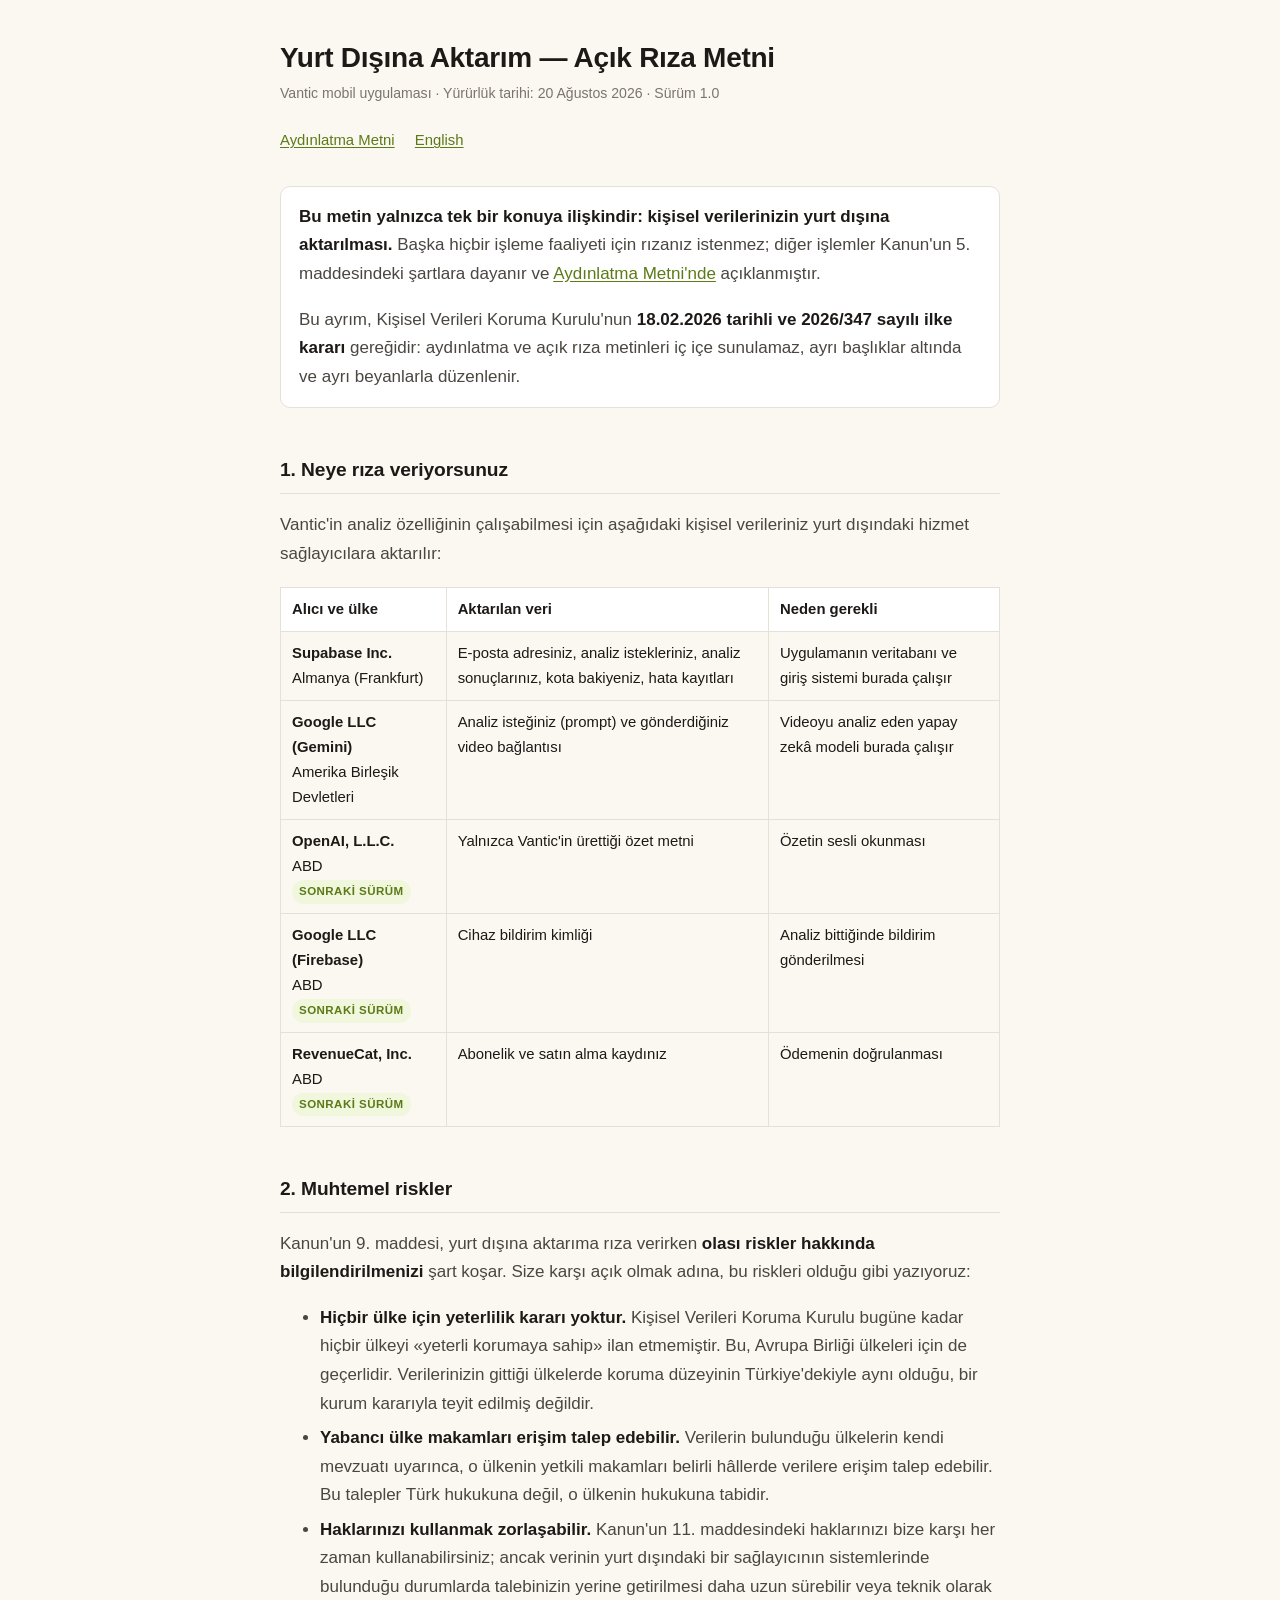
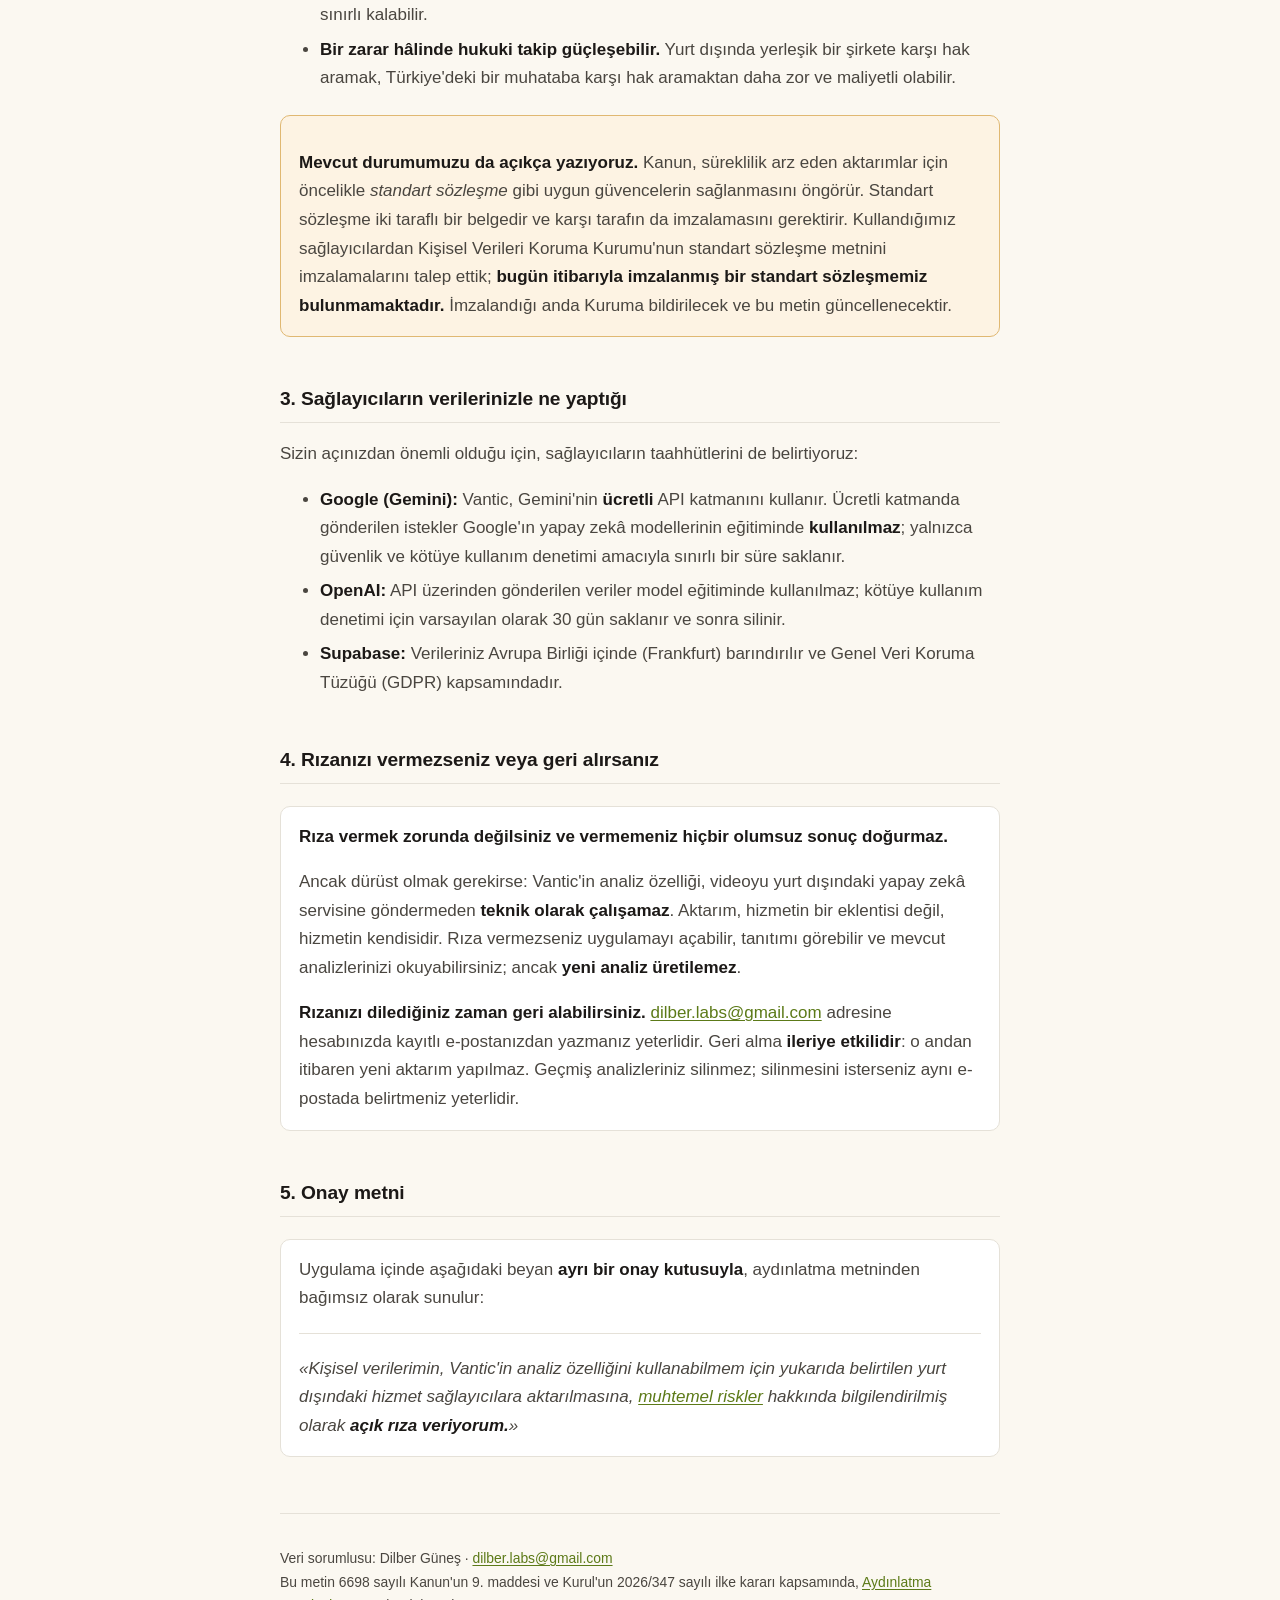
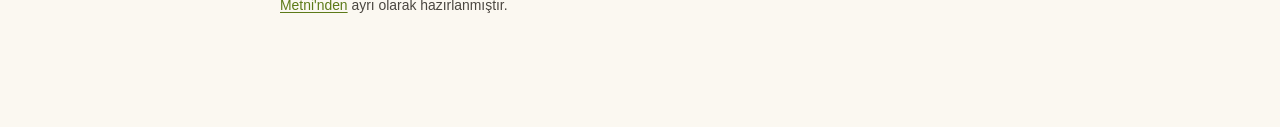
==== acik-riza/index.html @ 052ddf8d "Vantic yasal belgeleri Dört belge, KVKK m.10 ve Kurul'un 2026/347 sayılı ilke kararına göre: - /kvkk" ====
<!DOCTYPE html>
<html lang="tr">
<head>
<meta charset="utf-8">
<meta name="viewport" content="width=device-width, initial-scale=1">
<title>Vantic — Yurt Dışına Aktarım Açık Rıza Metni</title>
<meta name="description" content="Vantic uygulamasında kişisel verilerin yurt dışına aktarılmasına ilişkin açık rıza metni.">
<link rel="stylesheet" href="../style.css">
</head>
<body>
<div class="wrap">

<h1>Yurt Dışına Aktarım — Açık Rıza Metni</h1>
<p class="meta">Vantic mobil uygulaması · Yürürlük tarihi: 20 Ağustos 2026 · Sürüm 1.0</p>

<p class="nav">
  <a href="../kvkk/">Aydınlatma Metni</a>
  <a href="../privacy/">English</a>
</p>

<div class="box">
  <p>
    <strong>Bu metin yalnızca tek bir konuya ilişkindir: kişisel verilerinizin yurt
    dışına aktarılması.</strong> Başka hiçbir işleme faaliyeti için rızanız istenmez;
    diğer işlemler Kanun'un 5. maddesindeki şartlara dayanır ve
    <a href="../kvkk/">Aydınlatma Metni'nde</a> açıklanmıştır.
  </p>
  <p>
    Bu ayrım, Kişisel Verileri Koruma Kurulu'nun <strong>18.02.2026 tarihli ve
    2026/347 sayılı ilke kararı</strong> gereğidir: aydınlatma ve açık rıza metinleri
    iç içe sunulamaz, ayrı başlıklar altında ve ayrı beyanlarla düzenlenir.
  </p>
</div>

<h2>1. Neye rıza veriyorsunuz</h2>
<p>
  Vantic'in analiz özelliğinin çalışabilmesi için aşağıdaki kişisel verileriniz
  yurt dışındaki hizmet sağlayıcılara aktarılır:
</p>

<div class="scroll">
<table>
  <tr><th>Alıcı ve ülke</th><th>Aktarılan veri</th><th>Neden gerekli</th></tr>
  <tr>
    <td><strong>Supabase Inc.</strong><br>Almanya (Frankfurt)</td>
    <td>E-posta adresiniz, analiz istekleriniz, analiz sonuçlarınız, kota bakiyeniz, hata kayıtları</td>
    <td>Uygulamanın veritabanı ve giriş sistemi burada çalışır</td>
  </tr>
  <tr>
    <td><strong>Google LLC (Gemini)</strong><br>Amerika Birleşik Devletleri</td>
    <td>Analiz isteğiniz (prompt) ve gönderdiğiniz video bağlantısı</td>
    <td>Videoyu analiz eden yapay zekâ modeli burada çalışır</td>
  </tr>
  <tr>
    <td><strong>OpenAI, L.L.C.</strong><br>ABD <span class="later">Sonraki sürüm</span></td>
    <td>Yalnızca Vantic'in ürettiği özet metni</td>
    <td>Özetin sesli okunması</td>
  </tr>
  <tr>
    <td><strong>Google LLC (Firebase)</strong><br>ABD <span class="later">Sonraki sürüm</span></td>
    <td>Cihaz bildirim kimliği</td>
    <td>Analiz bittiğinde bildirim gönderilmesi</td>
  </tr>
  <tr>
    <td><strong>RevenueCat, Inc.</strong><br>ABD <span class="later">Sonraki sürüm</span></td>
    <td>Abonelik ve satın alma kaydınız</td>
    <td>Ödemenin doğrulanması</td>
  </tr>
</table>
</div>

<h2 id="riskler">2. Muhtemel riskler</h2>
<p>
  Kanun'un 9. maddesi, yurt dışına aktarıma rıza verirken <strong>olası riskler
  hakkında bilgilendirilmenizi</strong> şart koşar. Size karşı açık olmak adına, bu
  riskleri olduğu gibi yazıyoruz:
</p>
<ul>
  <li>
    <strong>Hiçbir ülke için yeterlilik kararı yoktur.</strong> Kişisel Verileri Koruma
    Kurulu bugüne kadar hiçbir ülkeyi &laquo;yeterli korumaya sahip&raquo; ilan etmemiştir.
    Bu, Avrupa Birliği ülkeleri için de geçerlidir. Verilerinizin gittiği ülkelerde
    koruma düzeyinin Türkiye'dekiyle aynı olduğu, bir kurum kararıyla teyit edilmiş
    değildir.
  </li>
  <li>
    <strong>Yabancı ülke makamları erişim talep edebilir.</strong> Verilerin bulunduğu
    ülkelerin kendi mevzuatı uyarınca, o ülkenin yetkili makamları belirli hâllerde
    verilere erişim talep edebilir. Bu talepler Türk hukukuna değil, o ülkenin
    hukukuna tabidir.
  </li>
  <li>
    <strong>Haklarınızı kullanmak zorlaşabilir.</strong> Kanun'un 11. maddesindeki
    haklarınızı bize karşı her zaman kullanabilirsiniz; ancak verinin yurt dışındaki
    bir sağlayıcının sistemlerinde bulunduğu durumlarda talebinizin yerine getirilmesi
    daha uzun sürebilir veya teknik olarak sınırlı kalabilir.
  </li>
  <li>
    <strong>Bir zarar hâlinde hukuki takip güçleşebilir.</strong> Yurt dışında yerleşik
    bir şirkete karşı hak aramak, Türkiye'deki bir muhataba karşı hak aramaktan daha
    zor ve maliyetli olabilir.
  </li>
</ul>

<div class="warn">
  <p>
    <strong>Mevcut durumumuzu da açıkça yazıyoruz.</strong> Kanun, süreklilik arz eden
    aktarımlar için öncelikle <em>standart sözleşme</em> gibi uygun güvencelerin
    sağlanmasını öngörür. Standart sözleşme iki taraflı bir belgedir ve karşı tarafın
    da imzalamasını gerektirir. Kullandığımız sağlayıcılardan Kişisel Verileri Koruma
    Kurumu'nun standart sözleşme metnini imzalamalarını talep ettik;
    <strong>bugün itibarıyla imzalanmış bir standart sözleşmemiz bulunmamaktadır.</strong>
    İmzalandığı anda Kuruma bildirilecek ve bu metin güncellenecektir.
  </p>
</div>

<h2>3. Sağlayıcıların verilerinizle ne yaptığı</h2>
<p>Sizin açınızdan önemli olduğu için, sağlayıcıların taahhütlerini de belirtiyoruz:</p>
<ul>
  <li>
    <strong>Google (Gemini):</strong> Vantic, Gemini'nin <strong>ücretli</strong> API
    katmanını kullanır. Ücretli katmanda gönderilen istekler Google'ın yapay zekâ
    modellerinin eğitiminde <strong>kullanılmaz</strong>; yalnızca güvenlik ve kötüye
    kullanım denetimi amacıyla sınırlı bir süre saklanır.
  </li>
  <li>
    <strong>OpenAI:</strong> API üzerinden gönderilen veriler model eğitiminde
    kullanılmaz; kötüye kullanım denetimi için varsayılan olarak 30 gün saklanır ve
    sonra silinir.
  </li>
  <li>
    <strong>Supabase:</strong> Verileriniz Avrupa Birliği içinde (Frankfurt) barındırılır
    ve Genel Veri Koruma Tüzüğü (GDPR) kapsamındadır.
  </li>
</ul>

<h2>4. Rızanızı vermezseniz veya geri alırsanız</h2>
<div class="box">
  <p>
    <strong>Rıza vermek zorunda değilsiniz ve vermemeniz hiçbir olumsuz sonuç doğurmaz.</strong>
  </p>
  <p>
    Ancak dürüst olmak gerekirse: Vantic'in analiz özelliği, videoyu yurt dışındaki
    yapay zekâ servisine göndermeden <strong>teknik olarak çalışamaz</strong>. Aktarım,
    hizmetin bir eklentisi değil, hizmetin kendisidir. Rıza vermezseniz uygulamayı
    açabilir, tanıtımı görebilir ve mevcut analizlerinizi okuyabilirsiniz; ancak
    <strong>yeni analiz üretilemez</strong>.
  </p>
  <p>
    <strong>Rızanızı dilediğiniz zaman geri alabilirsiniz.</strong>
    <a href="mailto:dilber.labs@gmail.com">dilber.labs@gmail.com</a> adresine hesabınızda
    kayıtlı e-postanızdan yazmanız yeterlidir. Geri alma <strong>ileriye etkilidir</strong>:
    o andan itibaren yeni aktarım yapılmaz. Geçmiş analizleriniz silinmez; silinmesini
    isterseniz aynı e-postada belirtmeniz yeterlidir.
  </p>
</div>

<h2>5. Onay metni</h2>
<div class="box">
  <p>
    Uygulama içinde aşağıdaki beyan <strong>ayrı bir onay kutusuyla</strong>, aydınlatma
    metninden bağımsız olarak sunulur:
  </p>
  <hr style="border:none;border-top:1px solid var(--line);margin:1.2em 0">
  <p>
    <em>
      &laquo;Kişisel verilerimin, Vantic'in analiz özelliğini kullanabilmem için
      yukarıda belirtilen yurt dışındaki hizmet sağlayıcılara aktarılmasına,
      <a href="#riskler">muhtemel riskler</a> hakkında bilgilendirilmiş olarak
      <strong>açık rıza veriyorum.</strong>&raquo;
    </em>
  </p>
</div>

<footer>
  <p>
    Veri sorumlusu: Dilber Güneş ·
    <a href="mailto:dilber.labs@gmail.com">dilber.labs@gmail.com</a><br>
    Bu metin 6698 sayılı Kanun'un 9. maddesi ve Kurul'un 2026/347 sayılı ilke kararı
    kapsamında, <a href="../kvkk/">Aydınlatma Metni'nden</a> ayrı olarak hazırlanmıştır.
  </p>
</footer>

</div>
</body>
</html>
---- style.css ----
/* Vantic — yasal belgeler ortak stili
   Marka paleti: kömür #1C1917 · lime #C6F24E · krem #FBF8F1 (design/logo/README.md) */

:root {
  color-scheme: light dark;
  --bg: #FBF8F1;
  --surface: #FFFFFF;
  --ink: #1C1917;
  --ink-2: #4A4640;
  --muted: #7A756C;
  --line: #E5E1D8;
  --accent: #5C7A18;          /* lime, metin kontrastı için koyultuldu (WCAG AA) */
  --accent-bg: #F0F7DC;
  --warn-bg: #FDF3E3;
  --warn-line: #E0B872;
}

@media (prefers-color-scheme: dark) {
  :root {
    --bg: #141311;
    --surface: #1D1B18;
    --ink: #F2EFE8;
    --ink-2: #C9C3B8;
    --muted: #948E83;
    --line: #322E29;
    --accent: #C6F24E;
    --accent-bg: #232A15;
    --warn-bg: #2A2317;
    --warn-line: #6B5427;
  }
}

* { box-sizing: border-box; }

body {
  margin: 0;
  background: var(--bg);
  color: var(--ink);
  font-family: -apple-system, BlinkMacSystemFont, "Segoe UI", Roboto, "Helvetica Neue", sans-serif;
  font-size: 17px;
  line-height: 1.68;
  -webkit-text-size-adjust: 100%;
}

.wrap { max-width: 760px; margin: 0 auto; padding: 40px 20px 96px; }

h1 { font-size: 1.75rem; line-height: 1.25; margin: 0 0 .25em; letter-spacing: -.01em; }
h2 {
  font-size: 1.2rem; margin: 2.4em 0 .6em; padding-bottom: .35em;
  border-bottom: 1px solid var(--line); letter-spacing: -.005em;
}
h3 { font-size: 1.02rem; margin: 1.8em 0 .4em; }
p, li { color: var(--ink-2); }
li { margin: .35em 0; }
strong { color: var(--ink); }

.meta { color: var(--muted); font-size: .88rem; margin: 0 0 1.6em; }
.nav { margin: 0 0 2.2em; font-size: .93rem; }
.nav a { margin-right: 16px; }

a { color: var(--accent); text-underline-offset: 2px; }
a:focus-visible { outline: 2px solid var(--accent); outline-offset: 3px; border-radius: 2px; }

.scroll { overflow-x: auto; -webkit-overflow-scrolling: touch; margin: 1.1em 0; }
table { border-collapse: collapse; width: 100%; font-size: .93rem; min-width: 460px; }
th, td { border: 1px solid var(--line); padding: 9px 11px; text-align: left; vertical-align: top; }
th { background: var(--surface); font-weight: 600; color: var(--ink); }

.box {
  background: var(--surface); border: 1px solid var(--line);
  border-radius: 10px; padding: 16px 18px; margin: 1.3em 0;
}
.box p:first-child, .box ul:first-child { margin-top: 0; }
.box p:last-child, .box ul:last-child { margin-bottom: 0; }

.warn {
  background: var(--warn-bg); border: 1px solid var(--warn-line);
  border-radius: 10px; padding: 16px 18px; margin: 1.3em 0;
}
.warn p:last-child { margin-bottom: 0; }

.later {
  display: inline-block; font-size: .72rem; font-weight: 600; letter-spacing: .04em;
  text-transform: uppercase; padding: 2px 7px; border-radius: 99px;
  background: var(--accent-bg); color: var(--accent); vertical-align: middle;
  white-space: nowrap;
}

footer {
  margin-top: 4em; padding-top: 1.4em; border-top: 1px solid var(--line);
  font-size: .87rem; color: var(--muted);
}

@media (max-width: 520px) {
  body { font-size: 16px; }
  .wrap { padding: 28px 16px 72px; }
}
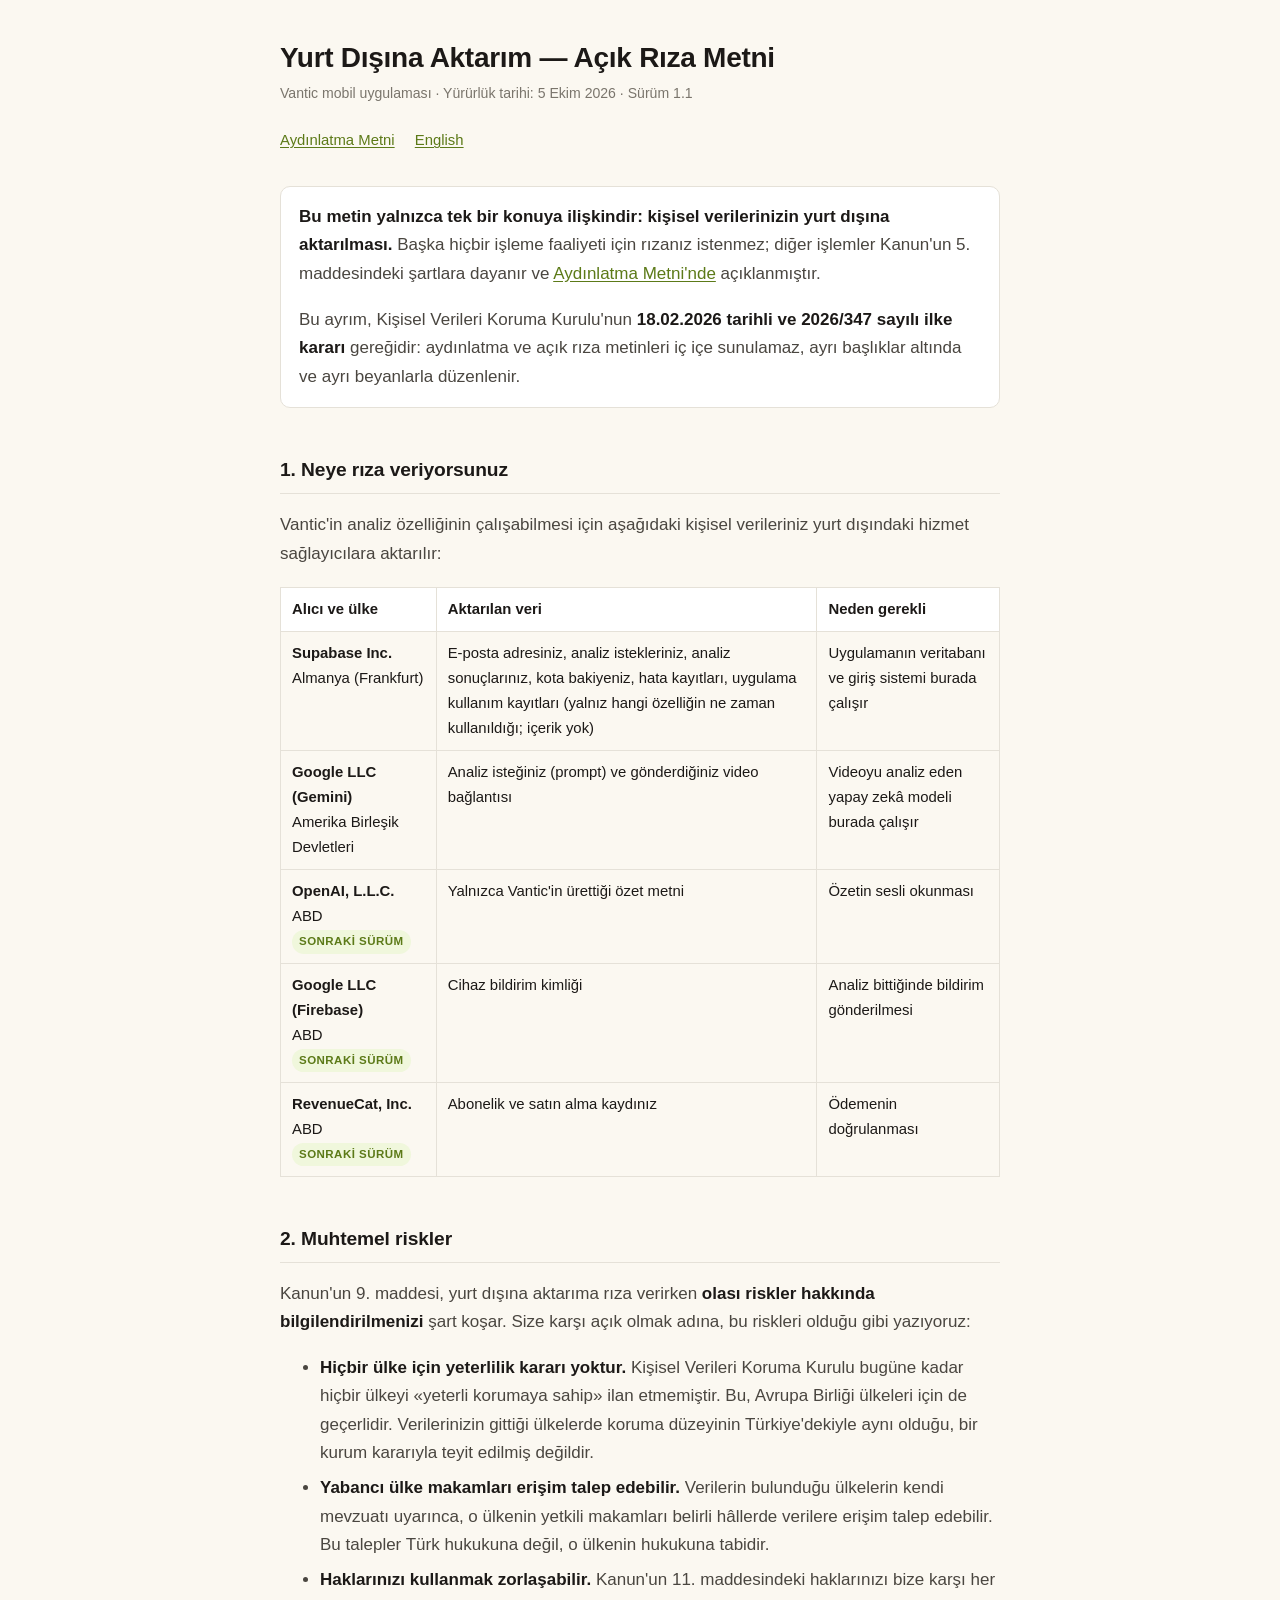
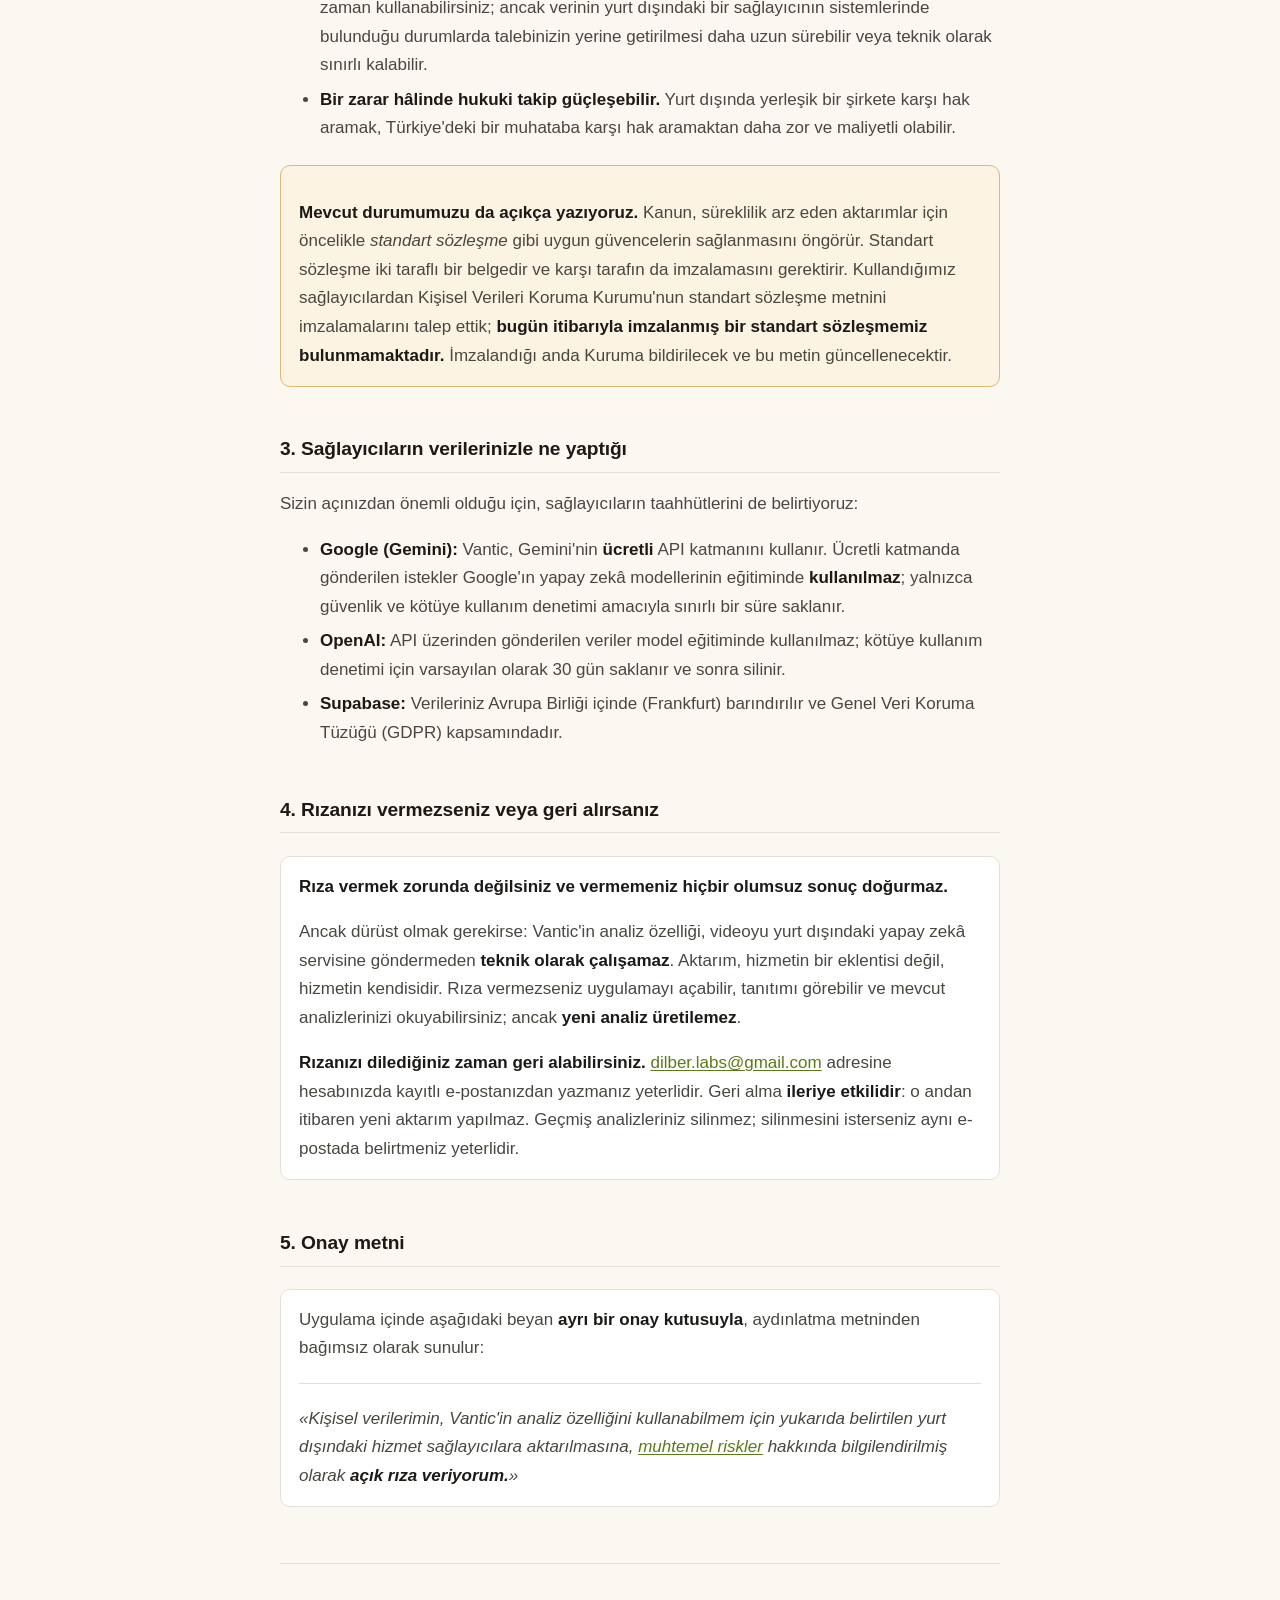
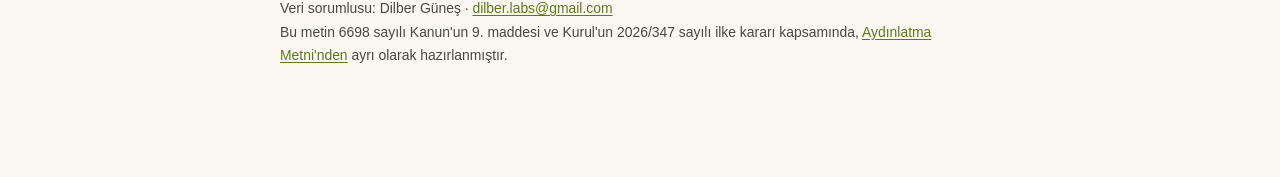
==== commit 4819b14e: "Aydınlatma 1.2, açık rıza 1.1, privacy 1.2, hesap silme sayfası Co-Authored-By: Claude Opus 5.5 (1M " ====
--- a/acik-riza/index.html
+++ b/acik-riza/index.html
@@ -11,7 +11,7 @@
 <div class="wrap">
 
 <h1>Yurt Dışına Aktarım — Açık Rıza Metni</h1>
-<p class="meta">Vantic mobil uygulaması · Yürürlük tarihi: 20 Ağustos 2026 · Sürüm 1.0</p>
+<p class="meta">Vantic mobil uygulaması · Yürürlük tarihi: 5 Ekim 2026 · Sürüm 1.1</p>
 
 <p class="nav">
   <a href="../kvkk/">Aydınlatma Metni</a>
@@ -43,7 +43,7 @@
   <tr><th>Alıcı ve ülke</th><th>Aktarılan veri</th><th>Neden gerekli</th></tr>
   <tr>
     <td><strong>Supabase Inc.</strong><br>Almanya (Frankfurt)</td>
-    <td>E-posta adresiniz, analiz istekleriniz, analiz sonuçlarınız, kota bakiyeniz, hata kayıtları</td>
+    <td>E-posta adresiniz, analiz istekleriniz, analiz sonuçlarınız, kota bakiyeniz, hata kayıtları, uygulama kullanım kayıtları (yalnız hangi özelliğin ne zaman kullanıldığı; içerik yok)</td>
     <td>Uygulamanın veritabanı ve giriş sistemi burada çalışır</td>
   </tr>
   <tr>
